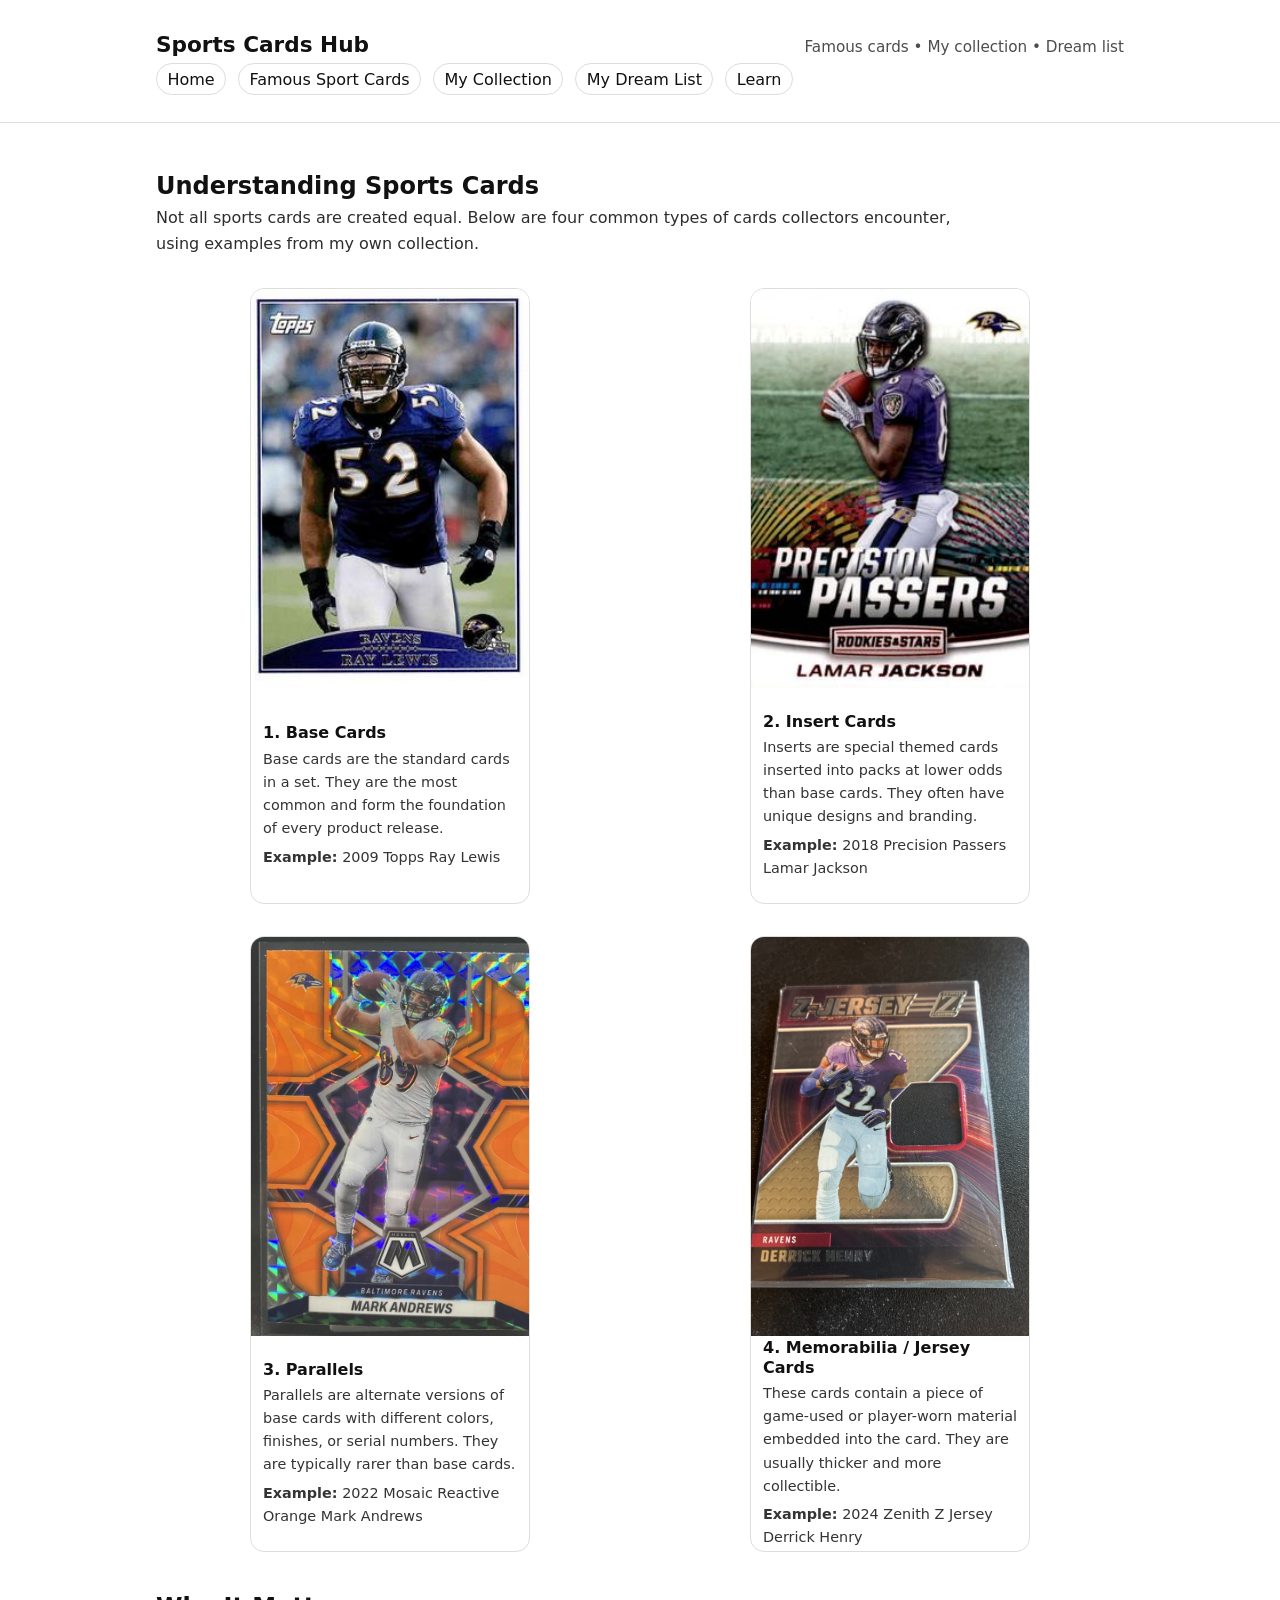
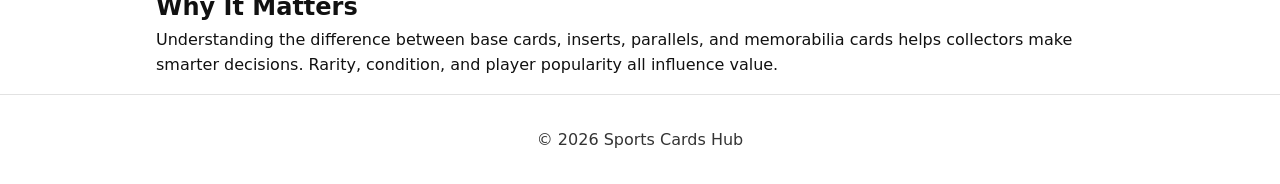
==== about.html @ ae902647 "a small update :) I've been working on it a little bit :), I made a few updates :)" ====
<!doctype html>
<html lang="en">
<head>
  <meta charset="utf-8">
  <meta name="viewport" content="width=device-width, initial-scale=1">

  <title>Learn About Sports Cards | Sports Cards Hub</title>
  <meta name="description" content="Learn the different types of sports cards including base cards, inserts, parallels, and memorabilia cards." />

  <link rel="icon" type="image/jpeg" href="images/RavensLogo.jpg">
  <link rel="stylesheet" href="styles.css">
</head>

<body>
  <header class="site-header">
    <div class="container">
      <div class="brand">
        <h1 class="site-title">Sports Cards Hub</h1>
        <p class="tagline">Famous cards • My collection • Dream list</p>
      </div>

      <nav class="main-nav" aria-label="Primary navigation">
        <ul>
          <li><a href="index.html">Home</a></li>
          <li><a href="famous-sport-cards.html">Famous Sport Cards</a></li>
          <li><a href="my-collection.html">My Collection</a></li>
          <li><a href="my-dream-list.html">My Dream List</a></li>
          <li><a href="about.html" aria-current="page">Learn</a></li>
        </ul>
      </nav>
    </div>
  </header>

  <main class="container">
    <header class="page-header">
      <h2>Understanding Sports Cards</h2>
      <p>
        Not all sports cards are created equal. Below are four common types of cards
        collectors encounter, using examples from my own collection.
      </p>
    </header>

    <section class="featured-grid">

      <!-- BASE CARD -->
      <article class="tile">
        <div class="tile-link">
          <img class="tile-img" src="images/raylewismycard.jpg" alt="Ray Lewis 2009 Topps base card">
          <div class="tile-text">
            <h3>1. Base Cards</h3>
            <p>
              Base cards are the standard cards in a set. They are the most common and
              form the foundation of every product release.
            </p>
            <p><strong>Example:</strong> 2009 Topps Ray Lewis</p>
          </div>
        </div>
      </article>

      <!-- INSERT CARD -->
      <article class="tile">
        <div class="tile-link">
          <img class="tile-img" src="images/lamarjacksonmycard.jpg" alt="Lamar Jackson Precision Passers insert">
          <div class="tile-text">
            <h3>2. Insert Cards</h3>
            <p>
              Inserts are special themed cards inserted into packs at lower odds
              than base cards. They often have unique designs and branding.
            </p>
            <p><strong>Example:</strong> 2018 Precision Passers Lamar Jackson</p>
          </div>
        </div>
      </article>

      <!-- PARALLEL -->
      <article class="tile">
        <div class="tile-link">
          <img class="tile-img" src="images/markandrews.png" alt="Mark Andrews Mosaic Reactive Orange parallel">
          <div class="tile-text">
            <h3>3. Parallels</h3>
            <p>
              Parallels are alternate versions of base cards with different colors,
              finishes, or serial numbers. They are typically rarer than base cards.
            </p>
            <p><strong>Example:</strong> 2022 Mosaic Reactive Orange Mark Andrews</p>
          </div>
        </div>
      </article>

      <!-- MEMORABILIA -->
      <article class="tile">
        <div class="tile-link">
          <img class="tile-img" src="images/derrickhenry.jpg" alt="Derrick Henry Zenith Z Jersey card">
          <div class="tile-text">
            <h3>4. Memorabilia / Jersey Cards</h3>
            <p>
              These cards contain a piece of game-used or player-worn material embedded
              into the card. They are usually thicker and more collectible.
            </p>
            <p><strong>Example:</strong> 2024 Zenith Z Jersey Derrick Henry</p>
          </div>
        </div>
      </article>

    </section>

    <section>
      <h2>Why It Matters</h2>
      <p>
        Understanding the difference between base cards, inserts, parallels,
        and memorabilia cards helps collectors make smarter decisions.
        Rarity, condition, and player popularity all influence value.
      </p>
    </section>

  </main>

  <footer class="site-footer">
    <div class="container">
      <p>© 2026 Sports Cards Hub</p>
    </div>
  </footer>
</body>
</html>
---- styles.css ----
/* Reset spacing so nothing weird happens */
* {
  box-sizing: border-box;
  margin: 0;
  padding: 0;
}

body {
  font-family: system-ui, -apple-system, Segoe UI, Roboto, Arial, sans-serif;
  line-height: 1.6;
  color: #111;
  background: #fff;
}

a { color: inherit; }

/* Keep site centered and not full width */
.container {
  max-width: 1000px;
  margin: 0 auto;
  padding: 1rem;
}

/* Top header bar */
.site-header {
  border-bottom: 1px solid #ddd;
  background: #fff;
}

/* Title + tagline layout */
.brand {
  display: flex;
  flex-wrap: wrap;
  align-items: baseline;
  justify-content: space-between;
  gap: 0.75rem;
  padding: 0.75rem 0 0.25rem 0;
}

.site-title {
  font-size: 1.35rem;
}

.tagline {
  font-size: 0.95rem;
  opacity: 0.75;
}

/* Nav buttons */
.main-nav ul {
  list-style: none;
  display: flex;
  flex-wrap: wrap;
  gap: 0.75rem;
  padding: 0 0 0.85rem 0;
}

.main-nav a {
  text-decoration: none;
  padding: 0.35rem 0.65rem;
  border: 1px solid #ddd;
  border-radius: 999px; /* makes them pill-shaped */
}

.main-nav a:hover {
  border-color: #999;
}

/* Home intro section */
.hero {
  margin: 1.75rem 0 1rem 0;
}

.hero h2 {
  font-size: 1.55rem;
  margin-bottom: 0.5rem;
}

.hero p {
  max-width: 75ch;
  opacity: 0.88;
}

/* 2 column layout for cards */
.featured-grid {
  display: grid;
  grid-template-columns: repeat(2, 1fr); /* always 2 across */
  gap: 2rem;
  justify-items: center;
  margin: 2rem 0 2.25rem 0;
}

/* Card container */
.tile {
  width: 100%;
  max-width: 280px; /* change if cards look too small/big */
  aspect-ratio: 5 / 11; /* controls card height */
  border: 1px solid #ddd;
  border-radius: 14px;
  overflow: hidden;
  background: #fff;
}

/* Split card into image (top) + text (bottom) */
.tile-link {
  display: grid;
  grid-template-rows: 65% 35%; /* adjust if text needs more space */
  height: 100%;
  text-decoration: none;
}

/* Makes all images same size */
.tile-img {
  width: 100%;
  height: 100%;
  object-fit: cover; /* change to contain if cropping looks bad */
  display: block;
}

/* Bottom text area */
.tile-text {
  padding: 0.75rem;
  display: flex;
  flex-direction: column;
  justify-content: center;
  gap: 0.35rem;
}

.tile-text h3 {
  font-size: 1rem;
  line-height: 1.2;
}

.tile-text p {
  font-size: 0.9rem;
  opacity: 0.85;
}

/* Small hover lift effect */
.tile:hover {
  border-color: #999;
  transform: translateY(-3px);
  transition: transform 150ms ease, border-color 150ms ease;
}

/* Footer line */
.site-footer {
  border-top: 1px solid #ddd;
  padding: 1rem 0;
  text-align: center;
  opacity: 0.85;
}

/* Inner page spacing */
.page-header {
  margin: 1.75rem 0 1rem 0;
}

.page-header p {
  max-width: 80ch;
  opacity: 0.88;
}

/* For famous cards list layout */
.cards-list {
  display: grid;
  gap: 1.5rem;
  margin: 1.5rem 0 2rem 0;
}

/* Wider article cards (famous page) */
.tile-wide {
  max-width: 900px;
  aspect-ratio: auto; /* let content decide height */
}

/* Layout for wide version */
.tile-link-wide {
  grid-template-rows: auto;
  grid-template-columns: 220px 1fr;
}

/* Image on wide cards */
.tile-link-wide .tile-img {
  height: 100%;
  min-height: 220px;
  object-fit: cover;
  background: #f2f2f2;
}

.value {
  margin-top: 0.75rem;
}

/* Mobile tweak */
@media (max-width: 700px) {
  .tile-link-wide {
    grid-template-columns: 1fr; /* stack image on top */
  }
  .tile-link-wide .tile-img {
    min-height: 200px;
  }
}
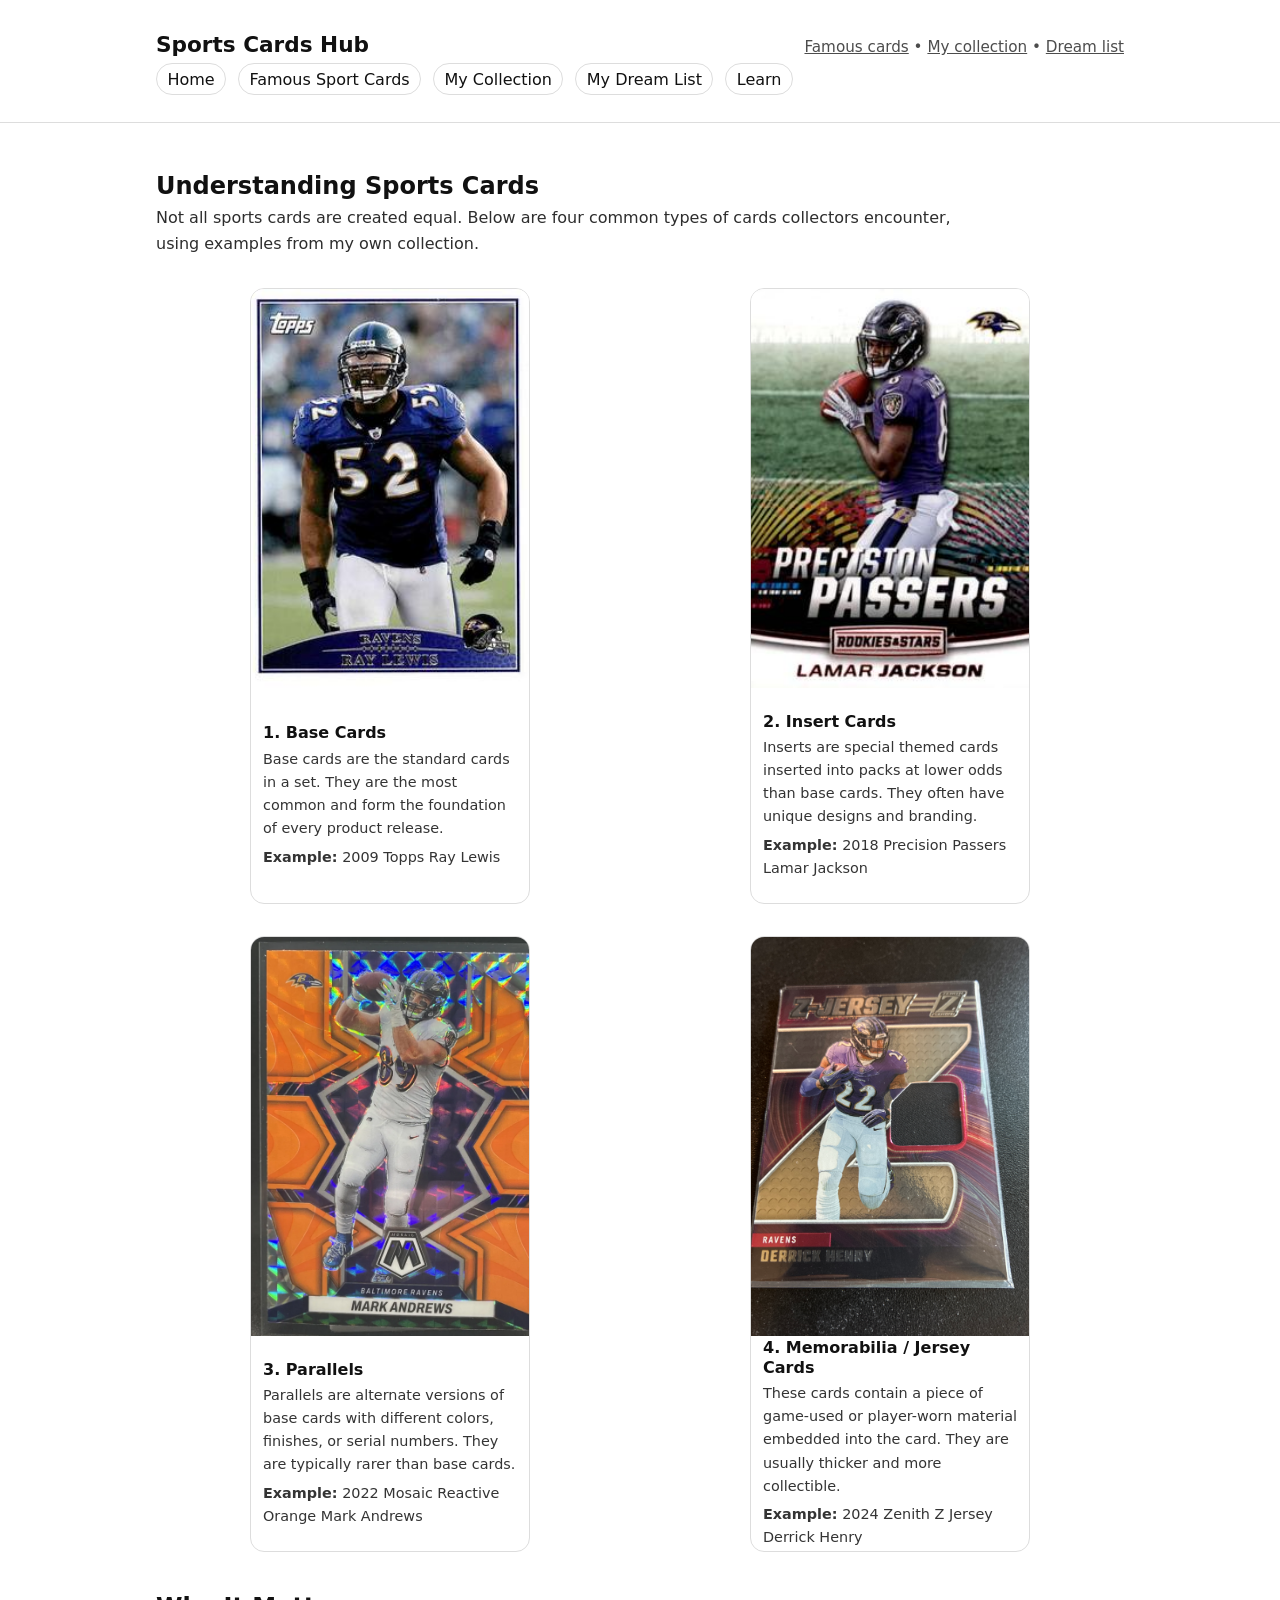
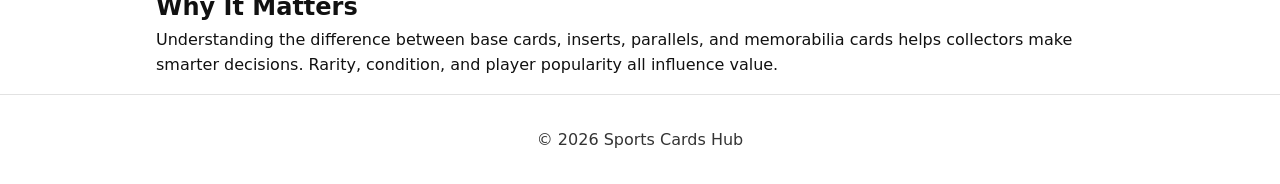
==== commit 73d665ee: "Update Updated CSS and added some more content. ALso improved links" ====
--- a/about.html
+++ b/about.html
@@ -16,7 +16,7 @@
     <div class="container">
       <div class="brand">
         <h1 class="site-title">Sports Cards Hub</h1>
-        <p class="tagline">Famous cards • My collection • Dream list</p>
+        <p class="tagline"><a href="famous-sport-cards.html">Famous cards</a> • <a href="my-collection.html">My collection</a> • <a href="my-dream-list.html">Dream list</a></p>
       </div>
 
       <nav class="main-nav" aria-label="Primary navigation">
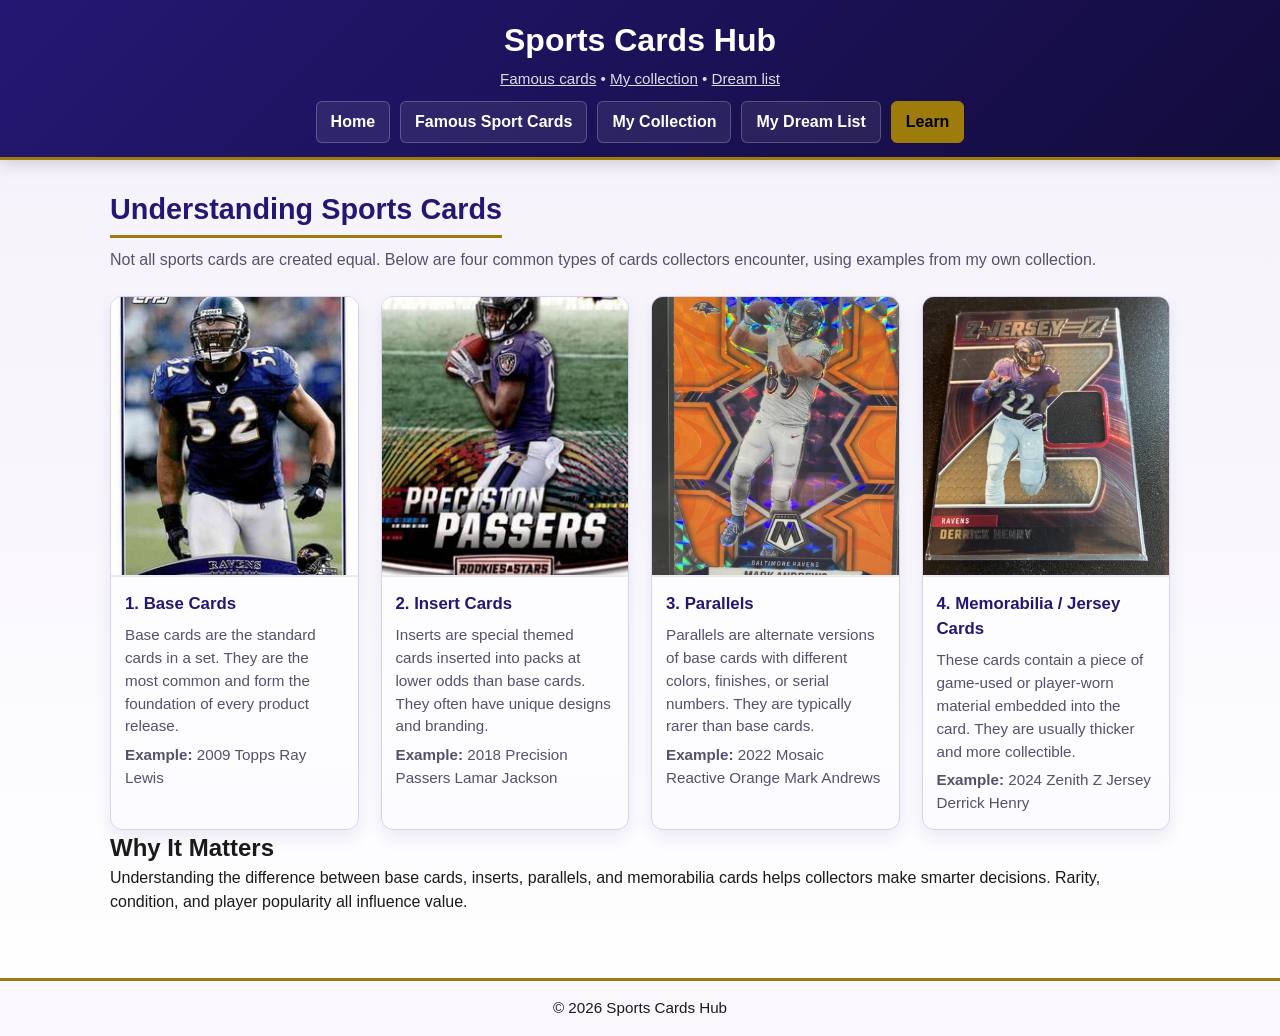
==== commit f61a43a7: "updates" ====
--- a/about.html
+++ b/about.html
@@ -40,6 +40,8 @@
       </p>
     </header>
 
+    <!-- added this page last, kinda ran out of steam by the end -->
+    <!-- not 100% happy with how the tiles look on this page but it works -->
     <section class="featured-grid">
 
       <!-- BASE CARD -->
@@ -117,7 +119,7 @@
 
   <footer class="site-footer">
     <div class="container">
-      <p>© 2026 Sports Cards Hub</p>
+      <p>&copy; 2026 Sports Cards Hub</p>
     </div>
   </footer>
 </body>
--- a/styles.css
+++ b/styles.css
@@ -1,203 +1,247 @@
-/* Reset spacing so nothing weird happens */
+/* basic reset */
 * {
   box-sizing: border-box;
   margin: 0;
   padding: 0;
 }
 
+/* ravens theme colors -- purple/gold */
+:root {
+  --ravens-purple: #241773;
+  --ravens-purple-dark: #130c3d;
+  --ravens-black: #000000;
+  --ravens-gold: #9e7c0c;
+
+  --bg-main: #f6f3fb;
+  --bg-soft: #fcfbff;
+  --text-main: #1a1a1a;
+  --text-soft: #57506a;
+  --border-soft: #d8d1ea;
+
+  --shadow-soft: 0 8px 18px rgba(36, 23, 115, 0.08);
+  --shadow-hover: 0 14px 26px rgba(36, 23, 115, 0.16);
+}
+
 body {
-  font-family: system-ui, -apple-system, Segoe UI, Roboto, Arial, sans-serif;
-  line-height: 1.6;
-  color: #111;
-  background: #fff;
-}
-
-a { color: inherit; }
-
-/* Keep site centered and not full width */
+  font-family: Arial, Helvetica, sans-serif;
+  line-height: 1.5;
+  color: var(--text-main);
+  background: linear-gradient(to bottom, #efeafb 0%, var(--bg-main) 20%, #ffffff 100%);
+}
+
+img {
+  max-width: 100%;
+  display: block;
+}
+
+a {
+  color: inherit;
+}
+
 .container {
-  max-width: 1000px;
+  max-width: 1100px;
   margin: 0 auto;
-  padding: 1rem;
-}
-
-/* Top header bar */
+  padding: 0 20px;
+}
+
+/* header */
 .site-header {
-  border-bottom: 1px solid #ddd;
-  background: #fff;
-}
-
-/* Title + tagline layout */
+  background: linear-gradient(135deg, var(--ravens-purple), var(--ravens-purple-dark));
+  color: white;
+  border-bottom: 3px solid var(--ravens-gold);
+  box-shadow: 0 4px 14px rgba(0, 0, 0, 0.15);
+}
+
 .brand {
-  display: flex;
-  flex-wrap: wrap;
-  align-items: baseline;
-  justify-content: space-between;
-  gap: 0.75rem;
-  padding: 0.75rem 0 0.25rem 0;
+  padding: 16px 0 10px;
+  text-align: center;
 }
 
 .site-title {
-  font-size: 1.35rem;
+  font-size: 2rem;
+  margin-bottom: 4px;
 }
 
 .tagline {
   font-size: 0.95rem;
-  opacity: 0.75;
-}
-
-/* Nav buttons */
+  color: rgba(255, 255, 255, 0.85);
+}
+
+/* nav */
+.main-nav {
+  padding-bottom: 14px;
+}
+
 .main-nav ul {
   list-style: none;
   display: flex;
+  justify-content: center;
   flex-wrap: wrap;
-  gap: 0.75rem;
-  padding: 0 0 0.85rem 0;
+  gap: 10px;
+}
+
+.main-nav li {
+  list-style: none;
 }
 
 .main-nav a {
+  display: inline-block;
   text-decoration: none;
-  padding: 0.35rem 0.65rem;
-  border: 1px solid #ddd;
-  border-radius: 999px; /* makes them pill-shaped */
+  color: white;
+  padding: 8px 14px;
+  border-radius: 6px;
+  border: 1px solid rgba(255, 255, 255, 0.22);
+  background: rgba(255, 255, 255, 0.08);
+  font-weight: 600;
+  transition: all 0.18s ease;
 }
 
 .main-nav a:hover {
-  border-color: #999;
-}
-
-/* Home intro section */
-.hero {
-  margin: 1.75rem 0 1rem 0;
-}
-
-.hero h2 {
-  font-size: 1.55rem;
-  margin-bottom: 0.5rem;
-}
-
-.hero p {
-  max-width: 75ch;
-  opacity: 0.88;
-}
-
-/* 2 column layout for cards */
+  background: var(--ravens-gold);
+  color: var(--ravens-black);
+  border-color: var(--ravens-gold);
+}
+
+.main-nav a[aria-current="page"] {
+  background: var(--ravens-gold);
+  color: var(--ravens-black);
+  border-color: var(--ravens-gold);
+}
+
+/* main content */
+main.container {
+  padding-top: 28px;
+  padding-bottom: 28px;
+}
+
+.hero,
+.page-header {
+  margin-bottom: 24px;
+}
+
+.hero h2,
+.page-header h2 {
+  color: var(--ravens-purple);
+  font-size: 1.8rem;
+  margin-bottom: 10px;
+  display: inline-block;
+  border-bottom: 3px solid var(--ravens-gold);
+  padding-bottom: 4px;
+}
+
+.hero p,
+.page-header p {
+  margin-bottom: 10px;
+  color: var(--text-soft);
+}
+
+/* grid layout */
 .featured-grid {
   display: grid;
-  grid-template-columns: repeat(2, 1fr); /* always 2 across */
-  gap: 2rem;
-  justify-items: center;
-  margin: 2rem 0 2.25rem 0;
-}
-
-/* Card container */
+  grid-template-columns: repeat(auto-fit, minmax(240px, 1fr));
+  gap: 22px;
+  margin-top: 20px;
+}
+
+.cards-list {
+  display: grid;
+  gap: 20px;
+  margin-top: 20px;
+}
+
+/* tiles -- tried border-radius: 0 here once, looked too boxy */
 .tile {
-  width: 100%;
-  max-width: 280px; /* change if cards look too small/big */
-  aspect-ratio: 5 / 11; /* controls card height */
-  border: 1px solid #ddd;
-  border-radius: 14px;
+  background: linear-gradient(to bottom, #ffffff, var(--bg-soft));
+  border: 1px solid var(--border-soft);
+  border-radius: 12px;
   overflow: hidden;
-  background: #fff;
-}
-
-/* Split card into image (top) + text (bottom) */
+  box-shadow: var(--shadow-soft);
+  transition: transform 0.18s ease, box-shadow 0.18s ease, border-color 0.18s ease;
+}
+
+.tile:hover {
+  transform: translateY(-4px);
+  border-color: rgba(36, 23, 115, 0.35);
+  box-shadow: var(--shadow-hover);
+}
+
 .tile-link {
-  display: grid;
-  grid-template-rows: 65% 35%; /* adjust if text needs more space */
+  display: block;
+  text-decoration: none;
   height: 100%;
-  text-decoration: none;
-}
-
-/* Makes all images same size */
+}
+
 .tile-img {
   width: 100%;
-  height: 100%;
-  object-fit: cover; /* change to contain if cropping looks bad */
-  display: block;
-}
-
-/* Bottom text area */
+  height: 280px;
+  object-fit: cover;
+  border-bottom: 2px solid rgba(36, 23, 115, 0.08);
+}
+
 .tile-text {
-  padding: 0.75rem;
-  display: flex;
-  flex-direction: column;
-  justify-content: center;
-  gap: 0.35rem;
+  padding: 14px;
 }
 
 .tile-text h3 {
-  font-size: 1rem;
-  line-height: 1.2;
+  color: var(--ravens-purple);
+  margin-bottom: 8px;
+  font-size: 1.05rem;
+  /* font-size: 1.1em; */
 }
 
 .tile-text p {
-  font-size: 0.9rem;
-  opacity: 0.85;
-}
-
-/* Small hover lift effect */
-.tile:hover {
-  border-color: #999;
-  transform: translateY(-3px);
-  transition: transform 150ms ease, border-color 150ms ease;
-}
-
-/* Footer line */
-.site-footer {
-  border-top: 1px solid #ddd;
-  padding: 1rem 0;
-  text-align: center;
-  opacity: 0.85;
-}
-
-/* Inner page spacing */
-.page-header {
-  margin: 1.75rem 0 1rem 0;
-}
-
-.page-header p {
-  max-width: 80ch;
-  opacity: 0.88;
-}
-
-/* For famous cards list layout */
-.cards-list {
+  color: var(--text-soft);
+  margin-bottom: 6px;
+  font-size: 0.95rem;
+}
+
+.tile-text p:last-child {
+  margin-bottom: 0;
+}
+
+/* wide tile layout -- only used on the famous cards page */
+.tile-wide .tile-link,
+.tile-wide .tile-link-wide {
   display: grid;
-  gap: 1.5rem;
-  margin: 1.5rem 0 2rem 0;
-}
-
-/* Wider article cards (famous page) */
-.tile-wide {
-  max-width: 900px;
-  aspect-ratio: auto; /* let content decide height */
-}
-
-/* Layout for wide version */
-.tile-link-wide {
-  grid-template-rows: auto;
   grid-template-columns: 220px 1fr;
-}
-
-/* Image on wide cards */
-.tile-link-wide .tile-img {
+  align-items: stretch;
+}
+
+.tile-link-wide .tile-img,
+.tile-wide .tile-img {
   height: 100%;
   min-height: 220px;
   object-fit: cover;
-  background: #f2f2f2;
 }
 
 .value {
-  margin-top: 0.75rem;
-}
-
-/* Mobile tweak */
+  margin-top: 10px;
+  font-weight: bold;
+  color: var(--ravens-black);
+}
+
+/* footer */
+.site-footer {
+  margin-top: 36px;
+  padding: 16px 0;
+  text-align: center;
+  background: #faf8fd;
+  border-top: 3px solid #9e7c0c;
+  font-size: 0.95rem;
+}
+
+/* responsive -- TODO: maybe add a tablet breakpoint at 900px at some point */
 @media (max-width: 700px) {
-  .tile-link-wide {
-    grid-template-columns: 1fr; /* stack image on top */
+  .site-title {
+    font-size: 1.7rem;
   }
-  .tile-link-wide .tile-img {
-    min-height: 200px;
+
+  .tile-img {
+    height: 240px;
+  }
+
+  .tile-wide .tile-link,
+  .tile-wide .tile-link-wide {
+    grid-template-columns: 1fr;
   }
 }
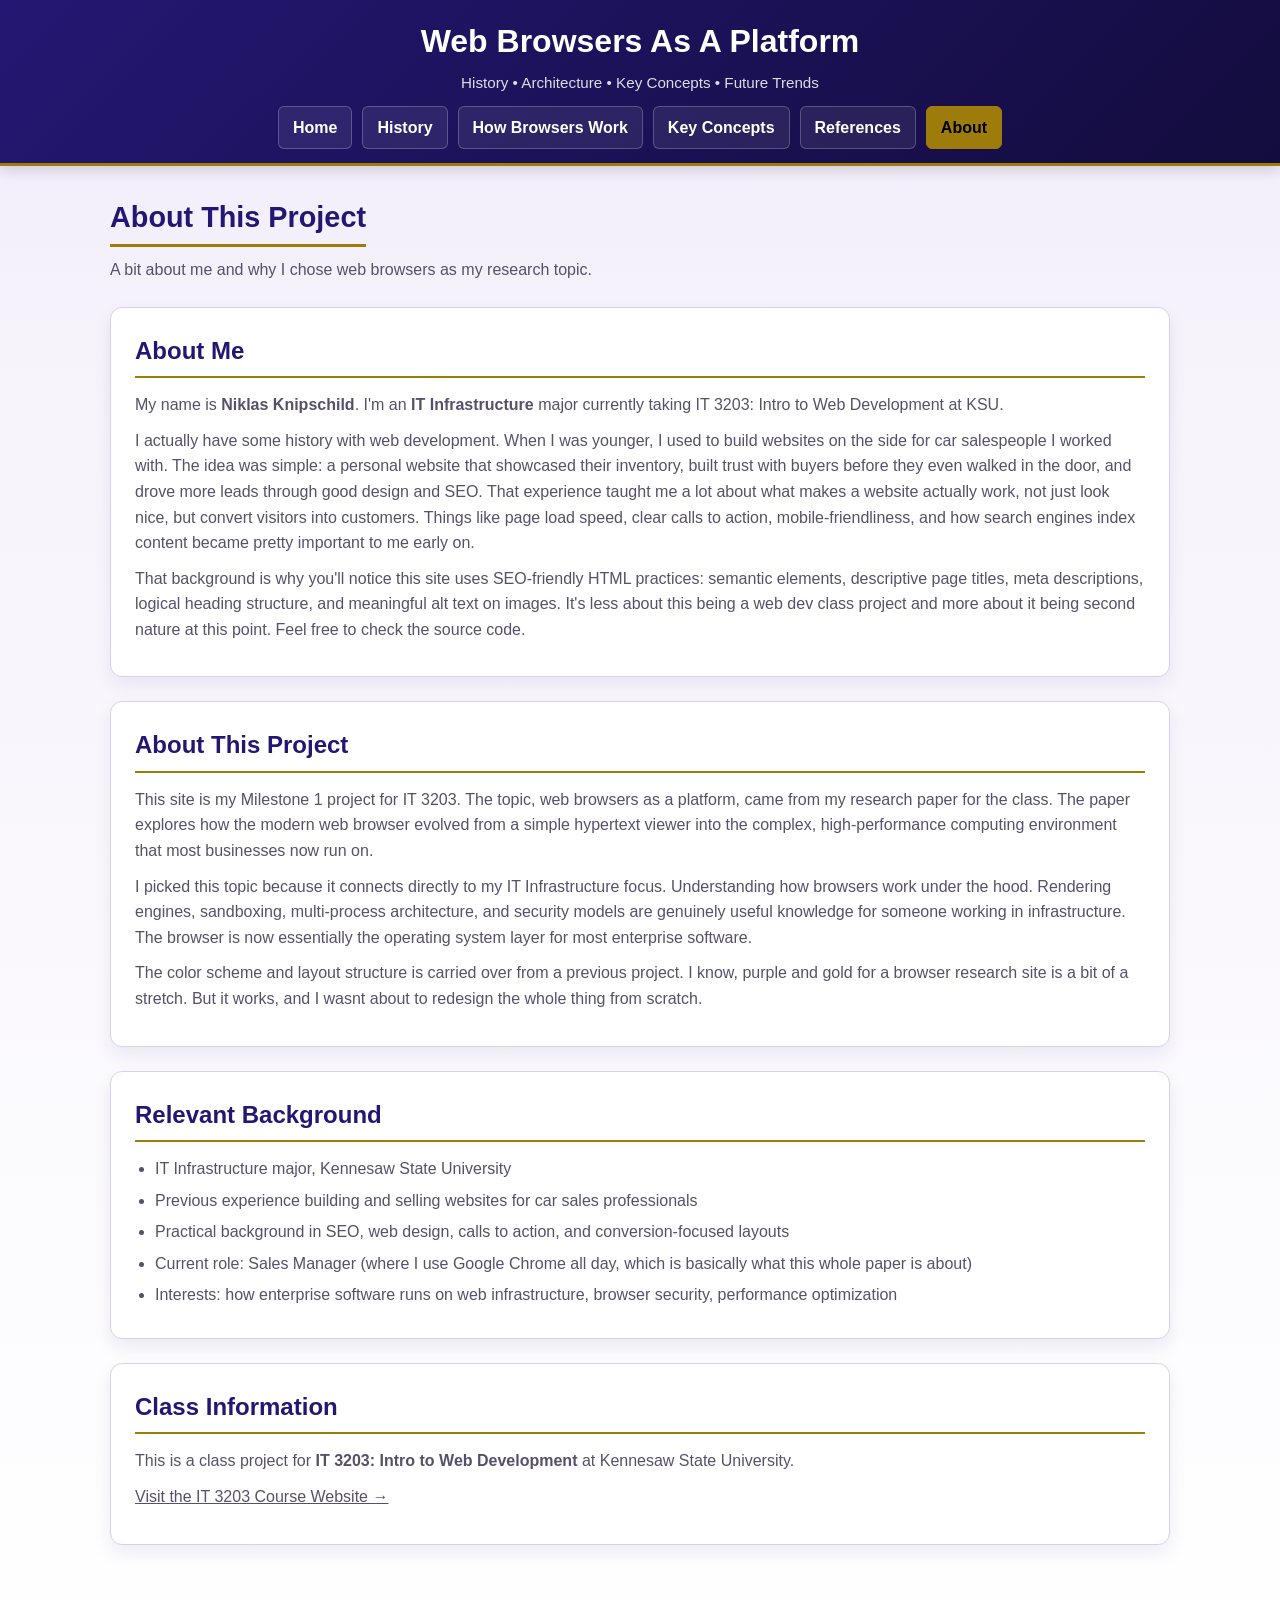
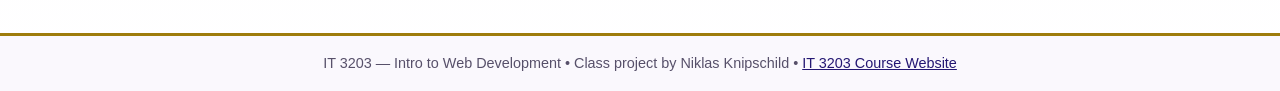
==== commit f7c38322: "content change" ====
--- a/about.html
+++ b/about.html
@@ -4,10 +4,10 @@
   <meta charset="utf-8">
   <meta name="viewport" content="width=device-width, initial-scale=1">
 
-  <title>Learn About Sports Cards | Sports Cards Hub</title>
-  <meta name="description" content="Learn the different types of sports cards including base cards, inserts, parallels, and memorabilia cards." />
+  <!-- about pages dont need heavy SEO optimization but still good to have a decent title -->
+  <title>About | Web Browsers As A Platform</title>
+  <meta name="description" content="About Niklas Knipschild, IT Infrastructure student at KSU and this IT 3203 class project on web browsers as a platform.">
 
-  <link rel="icon" type="image/jpeg" href="images/RavensLogo.jpg">
   <link rel="stylesheet" href="styles.css">
 </head>
 
@@ -15,17 +15,18 @@
   <header class="site-header">
     <div class="container">
       <div class="brand">
-        <h1 class="site-title">Sports Cards Hub</h1>
-        <p class="tagline"><a href="famous-sport-cards.html">Famous cards</a> • <a href="my-collection.html">My collection</a> • <a href="my-dream-list.html">Dream list</a></p>
+        <h1 class="site-title">Web Browsers As A Platform</h1>
+        <p class="tagline">History &bull; Architecture &bull; Key Concepts &bull; Future Trends</p>
       </div>
 
       <nav class="main-nav" aria-label="Primary navigation">
         <ul>
           <li><a href="index.html">Home</a></li>
-          <li><a href="famous-sport-cards.html">Famous Sport Cards</a></li>
-          <li><a href="my-collection.html">My Collection</a></li>
-          <li><a href="my-dream-list.html">My Dream List</a></li>
-          <li><a href="about.html" aria-current="page">Learn</a></li>
+          <li><a href="history.html">History</a></li>
+          <li><a href="how-browsers-work.html">How Browsers Work</a></li>
+          <li><a href="key-concepts.html">Key Concepts</a></li>
+          <li><a href="references.html">References</a></li>
+          <li><a href="about.html" aria-current="page">About</a></li>
         </ul>
       </nav>
     </div>
@@ -33,94 +34,88 @@
 
   <main class="container">
     <header class="page-header">
-      <h2>Understanding Sports Cards</h2>
-      <p>
-        Not all sports cards are created equal. Below are four common types of cards
-        collectors encounter, using examples from my own collection.
-      </p>
+      <h2>About This Project</h2>
+      <p>A bit about me and why I chose web browsers as my research topic.</p>
     </header>
 
-    <!-- added this page last, kinda ran out of steam by the end -->
-    <!-- not 100% happy with how the tiles look on this page but it works -->
-    <section class="featured-grid">
+    <!-- about me card -->
+    <div class="about-card">
+      <h2>About Me</h2>
+      <p>
+        My name is <strong>Niklas Knipschild</strong>. I'm an <strong>IT Infrastructure</strong> major
+        currently taking IT 3203: Intro to Web Development at KSU.
+      </p>
+      <p>
+        I actually have some history with web development. When I was younger, I used to build websites on the
+        side for car salespeople I worked with. The idea was simple: a personal website that showcased their
+        inventory, built trust with buyers before they even walked in the door, and drove more leads through
+        good design and SEO. That experience taught me a lot about what makes a website actually work,
+        not just look nice, but convert visitors into customers. Things like page load speed, clear calls to
+        action, mobile-friendliness, and how search engines index content became pretty important to me early on.
+      </p>
+      <p>
+        That background is why you'll notice this site uses SEO-friendly HTML practices: semantic elements,
+        descriptive page titles, meta descriptions, logical heading structure, and meaningful alt text on images.
+        It's less about this being a web dev class project and more about it being second nature at this point.
+        Feel free to check the source code.
+      </p>
+    </div>
 
-      <!-- BASE CARD -->
-      <article class="tile">
-        <div class="tile-link">
-          <img class="tile-img" src="images/raylewismycard.jpg" alt="Ray Lewis 2009 Topps base card">
-          <div class="tile-text">
-            <h3>1. Base Cards</h3>
-            <p>
-              Base cards are the standard cards in a set. They are the most common and
-              form the foundation of every product release.
-            </p>
-            <p><strong>Example:</strong> 2009 Topps Ray Lewis</p>
-          </div>
-        </div>
-      </article>
+    <!-- about the project card -->
+    <div class="about-card">
+      <h2>About This Project</h2>
+      <p>
+        This site is my Milestone 1 project for IT 3203. The topic, web browsers as a platform, came from
+        my research paper for the class. The paper explores how the modern web browser evolved from a simple
+        hypertext viewer into the complex, high-performance computing environment that most businesses now
+        run on.
+      </p>
+      <p>
+        I picked this topic because it connects directly to my IT Infrastructure focus. Understanding how
+        browsers work under the hood. Rendering engines, sandboxing, multi-process architecture, and security
+        models are genuinely useful knowledge for someone working in infrastructure. The browser is now
+        essentially the operating system layer for most enterprise software.
+      </p>
+      <p>
+        The color scheme and layout structure is carried over from a previous project. I know, purple and
+        gold for a browser research site is a bit of a stretch. But it works, and I wasnt about to redesign
+        the whole thing from scratch.
+      </p>
+    </div>
 
-      <!-- INSERT CARD -->
-      <article class="tile">
-        <div class="tile-link">
-          <img class="tile-img" src="images/lamarjacksonmycard.jpg" alt="Lamar Jackson Precision Passers insert">
-          <div class="tile-text">
-            <h3>2. Insert Cards</h3>
-            <p>
-              Inserts are special themed cards inserted into packs at lower odds
-              than base cards. They often have unique designs and branding.
-            </p>
-            <p><strong>Example:</strong> 2018 Precision Passers Lamar Jackson</p>
-          </div>
-        </div>
-      </article>
+    <!-- skills / experience summary -- mini resume style -->
+    <div class="about-card">
+      <h2>Relevant Background</h2>
+      <ul>
+        <li>IT Infrastructure major, Kennesaw State University</li>
+        <li>Previous experience building and selling websites for car sales professionals</li>
+        <li>Practical background in SEO, web design, calls to action, and conversion-focused layouts</li>
+        <li>Current role: Sales Manager (where I use Google Chrome all day, which is basically what this whole paper is about)</li>
+        <li>Interests: how enterprise software runs on web infrastructure, browser security, performance optimization</li>
+      </ul>
+    </div>
 
-      <!-- PARALLEL -->
-      <article class="tile">
-        <div class="tile-link">
-          <img class="tile-img" src="images/markandrews.png" alt="Mark Andrews Mosaic Reactive Orange parallel">
-          <div class="tile-text">
-            <h3>3. Parallels</h3>
-            <p>
-              Parallels are alternate versions of base cards with different colors,
-              finishes, or serial numbers. They are typically rarer than base cards.
-            </p>
-            <p><strong>Example:</strong> 2022 Mosaic Reactive Orange Mark Andrews</p>
-          </div>
-        </div>
-      </article>
-
-      <!-- MEMORABILIA -->
-      <article class="tile">
-        <div class="tile-link">
-          <img class="tile-img" src="images/derrickhenry.jpg" alt="Derrick Henry Zenith Z Jersey card">
-          <div class="tile-text">
-            <h3>4. Memorabilia / Jersey Cards</h3>
-            <p>
-              These cards contain a piece of game-used or player-worn material embedded
-              into the card. They are usually thicker and more collectible.
-            </p>
-            <p><strong>Example:</strong> 2024 Zenith Z Jersey Derrick Henry</p>
-          </div>
-        </div>
-      </article>
-
-    </section>
-
-    <section>
-      <h2>Why It Matters</h2>
+    <!-- project / class note as required by assignment -->
+    <div class="about-card">
+      <h2>Class Information</h2>
       <p>
-        Understanding the difference between base cards, inserts, parallels,
-        and memorabilia cards helps collectors make smarter decisions.
-        Rarity, condition, and player popularity all influence value.
+        This is a class project for <strong>IT 3203: Intro to Web Development</strong> at
+        Kennesaw State University.
       </p>
-    </section>
+      <p>
+        <a href="https://ksuweb.github.io/IT3203/" target="_blank">Visit the IT 3203 Course Website &rarr;</a>
+      </p>
+    </div>
 
   </main>
 
   <footer class="site-footer">
     <div class="container">
-      <p>&copy; 2026 Sports Cards Hub</p>
+      <p>IT 3203 &mdash; Intro to Web Development &bull; Class project by Niklas Knipschild &bull;
+        <a href="https://ksuweb.github.io/IT3203/" target="_blank">IT 3203 Course Website</a>
+      </p>
     </div>
   </footer>
+
 </body>
-</html>+</html>
--- a/styles.css
+++ b/styles.css
@@ -1,11 +1,11 @@
-/* basic reset */
+/* basc reset -- always do this first or everything looks wierd */
 * {
   box-sizing: border-box;
   margin: 0;
   padding: 0;
 }
 
-/* ravens theme colors -- purple/gold */
+/* ravens colors -- purple and gold, keeping this from my old site */
 :root {
   --ravens-purple: #241773;
   --ravens-purple-dark: #130c3d;
@@ -24,7 +24,7 @@
 
 body {
   font-family: Arial, Helvetica, sans-serif;
-  line-height: 1.5;
+  line-height: 1.6;
   color: var(--text-main);
   background: linear-gradient(to bottom, #efeafb 0%, var(--bg-main) 20%, #ffffff 100%);
 }
@@ -34,6 +34,7 @@
   display: block;
 }
 
+/* default link color inherits so nav styles dont get overriden */
 a {
   color: inherit;
 }
@@ -44,7 +45,9 @@
   padding: 0 20px;
 }
 
-/* header */
+/* =====================
+   HEADER
+   ===================== */
 .site-header {
   background: linear-gradient(135deg, var(--ravens-purple), var(--ravens-purple-dark));
   color: white;
@@ -57,6 +60,7 @@
   text-align: center;
 }
 
+/* h1 here is the site title, not page content -- good for SEO */
 .site-title {
   font-size: 2rem;
   margin-bottom: 4px;
@@ -67,7 +71,9 @@
   color: rgba(255, 255, 255, 0.85);
 }
 
-/* nav */
+/* =====================
+   NAV
+   ===================== */
 .main-nav {
   padding-bottom: 14px;
 }
@@ -96,19 +102,23 @@
   transition: all 0.18s ease;
 }
 
+/* hover effect on nav links -- required by assignment */
 .main-nav a:hover {
   background: var(--ravens-gold);
   color: var(--ravens-black);
   border-color: var(--ravens-gold);
 }
 
+/* shows which page ur on -- aria-current=page targets this */
 .main-nav a[aria-current="page"] {
   background: var(--ravens-gold);
   color: var(--ravens-black);
   border-color: var(--ravens-gold);
 }
 
-/* main content */
+/* =====================
+   MAIN CONTENT AREA
+   ===================== */
 main.container {
   padding-top: 28px;
   padding-bottom: 28px;
@@ -119,6 +129,7 @@
   margin-bottom: 24px;
 }
 
+/* underline effect on section headings */
 .hero h2,
 .page-header h2 {
   color: var(--ravens-purple);
@@ -135,21 +146,26 @@
   color: var(--text-soft);
 }
 
-/* grid layout */
+/* =====================
+   GRID LAYOUT -- using CSS grid per assignment req
+   ===================== */
 .featured-grid {
   display: grid;
-  grid-template-columns: repeat(auto-fit, minmax(240px, 1fr));
+  grid-template-columns: repeat(auto-fit, minmax(400px, 1fr));
   gap: 22px;
   margin-top: 20px;
 }
 
-.cards-list {
+/* single column list layout used on some pages */
+.content-list {
   display: grid;
   gap: 20px;
   margin-top: 20px;
 }
 
-/* tiles -- tried border-radius: 0 here once, looked too boxy */
+/* =====================
+   TILES / CARDS
+   ===================== */
 .tile {
   background: linear-gradient(to bottom, #ffffff, var(--bg-soft));
   border: 1px solid var(--border-soft);
@@ -159,6 +175,7 @@
   transition: transform 0.18s ease, box-shadow 0.18s ease, border-color 0.18s ease;
 }
 
+/* hover effect on tiles */
 .tile:hover {
   transform: translateY(-4px);
   border-color: rgba(36, 23, 115, 0.35);
@@ -173,8 +190,9 @@
 
 .tile-img {
   width: 100%;
-  height: 280px;
+  height: 200px;
   object-fit: cover;
+  object-position: left center;
   border-bottom: 2px solid rgba(36, 23, 115, 0.08);
 }
 
@@ -182,11 +200,11 @@
   padding: 14px;
 }
 
+/* using element selector here -- one of the 3 required selector types */
 .tile-text h3 {
   color: var(--ravens-purple);
   margin-bottom: 8px;
   font-size: 1.05rem;
-  /* font-size: 1.1em; */
 }
 
 .tile-text p {
@@ -199,49 +217,242 @@
   margin-bottom: 0;
 }
 
-/* wide tile layout -- only used on the famous cards page */
+/* =====================
+   WIDE TILE -- used on content pages for side-by-side layout
+   ===================== */
 .tile-wide .tile-link,
 .tile-wide .tile-link-wide {
   display: grid;
-  grid-template-columns: 220px 1fr;
+  grid-template-columns: 200px 1fr;
   align-items: stretch;
 }
 
 .tile-link-wide .tile-img,
 .tile-wide .tile-img {
   height: 100%;
-  min-height: 220px;
+  min-height: 180px;
   object-fit: cover;
 }
 
-.value {
-  margin-top: 10px;
-  font-weight: bold;
-  color: var(--ravens-black);
-}
-
-/* footer */
+/* =====================
+   CONTENT SECTIONS -- for the text heavy pages
+   ===================== */
+.content-section {
+  margin-bottom: 32px;
+}
+
+/* class selector -- another required selector type */
+.content-section h2 {
+  color: var(--ravens-purple);
+  font-size: 1.5rem;
+  border-bottom: 2px solid var(--ravens-gold);
+  padding-bottom: 6px;
+  margin-bottom: 14px;
+}
+
+.content-section h3 {
+  color: var(--ravens-purple-dark);
+  font-size: 1.15rem;
+  margin: 16px 0 8px;
+}
+
+.content-section p {
+  color: var(--text-soft);
+  margin-bottom: 12px;
+}
+
+/* lists inside content sections */
+.content-section ul,
+.content-section ol {
+  margin-left: 22px;
+  margin-bottom: 14px;
+  color: var(--text-soft);
+}
+
+.content-section li {
+  margin-bottom: 6px;
+}
+
+/* =====================
+   TABLE STYLES -- required by the assignment
+   ===================== */
+.styled-table {
+  width: 100%;
+  border-collapse: collapse;
+  margin: 20px 0;
+  font-size: 0.95rem;
+  box-shadow: var(--shadow-soft);
+  border-radius: 8px;
+  overflow: hidden;
+}
+
+/* ID selector -- the third required selector type */
+#browser-comparison th {
+  background: var(--ravens-purple);
+  color: white;
+  padding: 12px 16px;
+  text-align: left;
+  font-weight: 600;
+}
+
+.styled-table td {
+  padding: 10px 16px;
+  border-bottom: 1px solid var(--border-soft);
+  color: var(--text-soft);
+}
+
+/* alternating row colors for readability */
+.styled-table tr:nth-child(even) {
+  background: var(--bg-soft);
+}
+
+.styled-table tr:hover {
+  background: #ede8f7;
+}
+
+/* =====================
+   KEY CONCEPTS CARDS
+   ===================== */
+.concept-card {
+  background: white;
+  border: 1px solid var(--border-soft);
+  border-left: 4px solid var(--ravens-purple);
+  border-radius: 8px;
+  padding: 18px 20px;
+  margin-bottom: 18px;
+  box-shadow: var(--shadow-soft);
+}
+
+.concept-card h3 {
+  color: var(--ravens-purple);
+  margin-bottom: 8px;
+  font-size: 1.1rem;
+}
+
+.concept-card p {
+  color: var(--text-soft);
+  font-size: 0.95rem;
+}
+
+/* =====================
+   REFERENCES PAGE
+   ===================== */
+.ref-section {
+  margin-bottom: 30px;
+}
+
+.ref-section h2 {
+  color: var(--ravens-purple);
+  font-size: 1.4rem;
+  border-bottom: 2px solid var(--ravens-gold);
+  padding-bottom: 6px;
+  margin-bottom: 14px;
+}
+
+.ref-item {
+  background: white;
+  border: 1px solid var(--border-soft);
+  border-radius: 8px;
+  padding: 14px 18px;
+  margin-bottom: 12px;
+  box-shadow: var(--shadow-soft);
+}
+
+.ref-item p {
+  color: var(--text-soft);
+  font-size: 0.93rem;
+  margin-bottom: 4px;
+}
+
+.ref-item a {
+  color: var(--ravens-purple);
+  text-decoration: underline;
+  font-size: 0.9rem;
+}
+
+.ref-item a:hover {
+  color: var(--ravens-gold);
+}
+
+/* =====================
+   ABOUT PAGE
+   ===================== */
+.about-card {
+  background: white;
+  border: 1px solid var(--border-soft);
+  border-radius: 12px;
+  padding: 24px;
+  margin-bottom: 24px;
+  box-shadow: var(--shadow-soft);
+}
+
+.about-card h2 {
+  color: var(--ravens-purple);
+  font-size: 1.5rem;
+  border-bottom: 2px solid var(--ravens-gold);
+  padding-bottom: 6px;
+  margin-bottom: 14px;
+}
+
+.about-card p {
+  color: var(--text-soft);
+  margin-bottom: 10px;
+}
+
+.about-card ul {
+  margin-left: 20px;
+  color: var(--text-soft);
+}
+
+.about-card li {
+  margin-bottom: 6px;
+}
+
+/* =====================
+   FOOTER
+   ===================== */
 .site-footer {
   margin-top: 36px;
   padding: 16px 0;
   text-align: center;
   background: #faf8fd;
-  border-top: 3px solid #9e7c0c;
-  font-size: 0.95rem;
-}
-
-/* responsive -- TODO: maybe add a tablet breakpoint at 900px at some point */
+  border-top: 3px solid var(--ravens-gold);
+  font-size: 0.9rem;
+  color: var(--text-soft);
+}
+
+.site-footer a {
+  color: var(--ravens-purple);
+  text-decoration: underline;
+}
+
+.site-footer a:hover {
+  color: var(--ravens-gold);
+}
+
+/* =====================
+   RESPONSIVE -- mobile breakpoint
+   ===================== */
 @media (max-width: 700px) {
   .site-title {
-    font-size: 1.7rem;
+    font-size: 1.6rem;
   }
 
   .tile-img {
-    height: 240px;
+    height: 200px;
   }
 
+  .featured-grid {
+    grid-template-columns: 1fr;
+  }
+
+  /* stack wide tiles on mobile */
   .tile-wide .tile-link,
   .tile-wide .tile-link-wide {
     grid-template-columns: 1fr;
   }
-}+
+  .styled-table {
+    font-size: 0.85rem;
+  }
+}
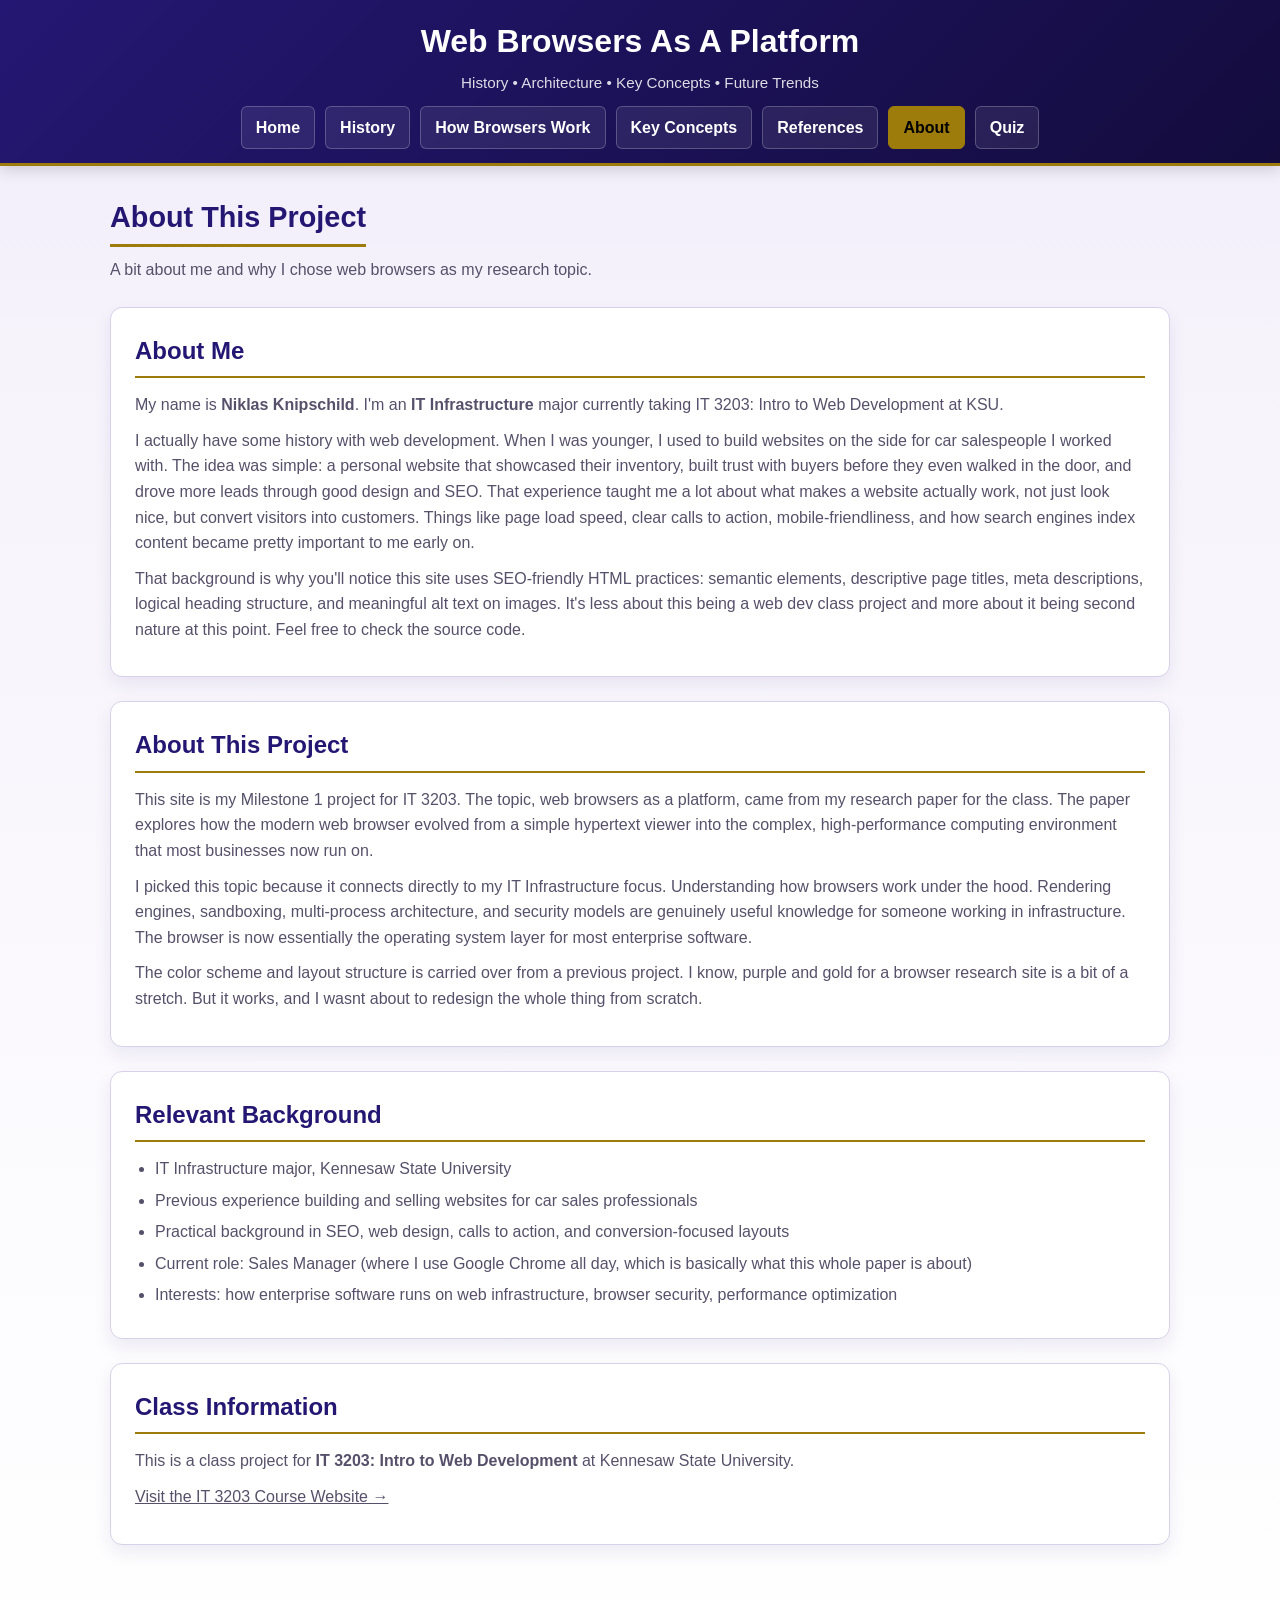
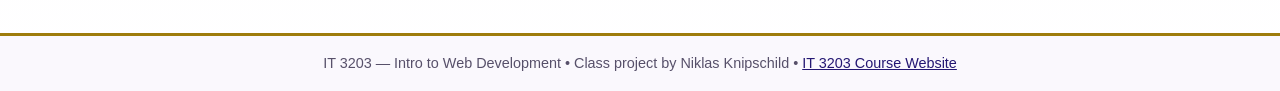
==== commit 4032a6c4: "quiz update" ====
--- a/about.html
+++ b/about.html
@@ -27,6 +27,7 @@
           <li><a href="key-concepts.html">Key Concepts</a></li>
           <li><a href="references.html">References</a></li>
           <li><a href="about.html" aria-current="page">About</a></li>
+          <li><a href="quiz.html">Quiz</a></li>
         </ul>
       </nav>
     </div>
--- a/styles.css
+++ b/styles.css
@@ -151,7 +151,7 @@
    ===================== */
 .featured-grid {
   display: grid;
-  grid-template-columns: repeat(auto-fit, minmax(400px, 1fr));
+  grid-template-columns: repeat(auto-fit, minmax(220px, 1fr));
   gap: 22px;
   margin-top: 20px;
 }
@@ -431,6 +431,268 @@
 }
 
 /* =====================
+   KEY TERMS LIST -- spacing fix so it doesnt look cramped
+   ===================== */
+.key-terms-list {
+  margin-left: 22px;
+  color: var(--text-soft);
+}
+
+/* each term gets its own breathing room */
+.key-terms-list li {
+  padding: 10px 0;
+  border-bottom: 1px solid var(--border-soft);
+  line-height: 1.5;
+}
+
+.key-terms-list li:last-child {
+  border-bottom: none;
+}
+
+/* =====================
+   QUIZ PAGE STYLES -- keeping it consistent with the rest of the site
+   ===================== */
+
+/* each question gets its own card -- same style as the concept cards */
+.quiz-form {
+  margin-top: 10px;
+}
+
+.quiz-question {
+  background: white;
+  border: 1px solid var(--border-soft);
+  border-left: 4px solid var(--ravens-purple);
+  border-radius: 8px;
+  padding: 20px 22px;
+  margin-bottom: 20px;
+  box-shadow: var(--shadow-soft);
+}
+
+.question-num {
+  color: var(--ravens-purple);
+  font-weight: 700;
+}
+
+.question-text {
+  font-size: 1rem;
+  color: var(--text-main);
+  margin-bottom: 14px;
+  line-height: 1.5;
+}
+
+/* fill in the blank input -- match the purple theme */
+.fitb-wrap {
+  margin-top: 8px;
+}
+
+.fitb-input {
+  padding: 9px 13px;
+  border: 2px solid var(--border-soft);
+  border-radius: 6px;
+  font-size: 1rem;
+  width: 260px;
+  color: var(--text-main);
+  transition: border-color 0.18s ease;
+}
+
+.fitb-input:focus {
+  outline: none;
+  border-color: var(--ravens-purple);
+}
+
+/* radio and checkbox answer list -- no default list styling */
+.choice-list {
+  list-style: none;
+  margin: 0;
+  padding: 0;
+  display: flex;
+  flex-direction: column;
+  gap: 10px;
+}
+
+/* each label is the whole clickable row -- easier to click */
+.choice-label {
+  display: flex;
+  align-items: center;
+  gap: 10px;
+  cursor: pointer;
+  color: var(--text-soft);
+  padding: 8px 12px;
+  border-radius: 6px;
+  border: 1px solid transparent;
+  transition: background 0.14s ease, border-color 0.14s ease;
+}
+
+.choice-label:hover {
+  background: var(--bg-main);
+  border-color: var(--border-soft);
+}
+
+/* make the radio and checkbox a little bigger so they're easier to see */
+.choice-label input[type="radio"],
+.choice-label input[type="checkbox"] {
+  width: 17px;
+  height: 17px;
+  accent-color: var(--ravens-purple);
+  flex-shrink: 0;
+  cursor: pointer;
+}
+
+/* submit and retake buttons */
+.quiz-actions {
+  margin-top: 24px;
+  display: flex;
+  gap: 14px;
+}
+
+.quiz-btn {
+  padding: 11px 28px;
+  border: none;
+  border-radius: 7px;
+  font-size: 1rem;
+  font-weight: 700;
+  cursor: pointer;
+  transition: background 0.18s ease, transform 0.12s ease;
+}
+
+.quiz-btn:active {
+  transform: scale(0.97);
+}
+
+.quiz-btn-submit {
+  background: var(--ravens-purple);
+  color: white;
+}
+
+.quiz-btn-submit:hover {
+  background: var(--ravens-purple-dark);
+}
+
+.quiz-btn-retake {
+  background: var(--ravens-gold);
+  color: white;
+}
+
+.quiz-btn-retake:hover {
+  background: #7c6209;
+}
+
+/* results section -- hidden by default, JS shows it after submit */
+.quiz-results {
+  display: none;
+  margin-top: 10px;
+}
+
+/* score summary box at the top -- green for pass, red for fail */
+.result-score {
+  display: flex;
+  flex-direction: column;
+  align-items: flex-start;
+  gap: 6px;
+  padding: 22px 26px;
+  border-radius: 10px;
+  margin-bottom: 24px;
+  border-left: 6px solid;
+}
+
+/* green for pass */
+.result-pass {
+  background: #edfaf2;
+  border-color: #27ae60;
+}
+
+/* red for fail */
+.result-fail {
+  background: #fdecea;
+  border-color: #e74c3c;
+}
+
+.result-verdict {
+  font-size: 1.6rem;
+  font-weight: 700;
+}
+
+.result-pass .result-verdict {
+  color: #1e8449;
+}
+
+.result-fail .result-verdict {
+  color: #c0392b;
+}
+
+.result-num {
+  font-size: 1.1rem;
+  font-weight: 600;
+  color: var(--text-main);
+}
+
+.result-msg {
+  color: var(--text-soft);
+  font-size: 0.95rem;
+}
+
+/* per-question feedback heading */
+.breakdown-heading {
+  color: var(--ravens-purple);
+  font-size: 1.2rem;
+  margin-bottom: 14px;
+  border-bottom: 2px solid var(--ravens-gold);
+  padding-bottom: 6px;
+}
+
+/* each feedback row -- green for right, red for wrong */
+.feedback-item {
+  display: flex;
+  align-items: flex-start;
+  gap: 12px;
+  padding: 13px 16px;
+  border-radius: 8px;
+  margin-bottom: 10px;
+  border: 1px solid;
+}
+
+/* green for correct */
+.feedback-correct {
+  background: #edfaf2;
+  border-color: #a9dfbf;
+}
+
+/* red for wrong -- makes it obvious */
+.feedback-wrong {
+  background: #fdecea;
+  border-color: #f5c6cb;
+}
+
+.feedback-icon {
+  font-size: 1.2rem;
+  font-weight: 700;
+  flex-shrink: 0;
+  margin-top: 1px;
+}
+
+.feedback-correct .feedback-icon {
+  color: #1e8449;
+}
+
+.feedback-wrong .feedback-icon {
+  color: #c0392b;
+}
+
+.feedback-text {
+  display: flex;
+  flex-direction: column;
+  gap: 4px;
+  font-size: 0.95rem;
+  color: var(--text-main);
+}
+
+/* shows the right answer under wrong ones */
+.correct-answer {
+  color: #1e8449;
+  font-size: 0.9rem;
+}
+
+/* =====================
    RESPONSIVE -- mobile breakpoint
    ===================== */
 @media (max-width: 700px) {
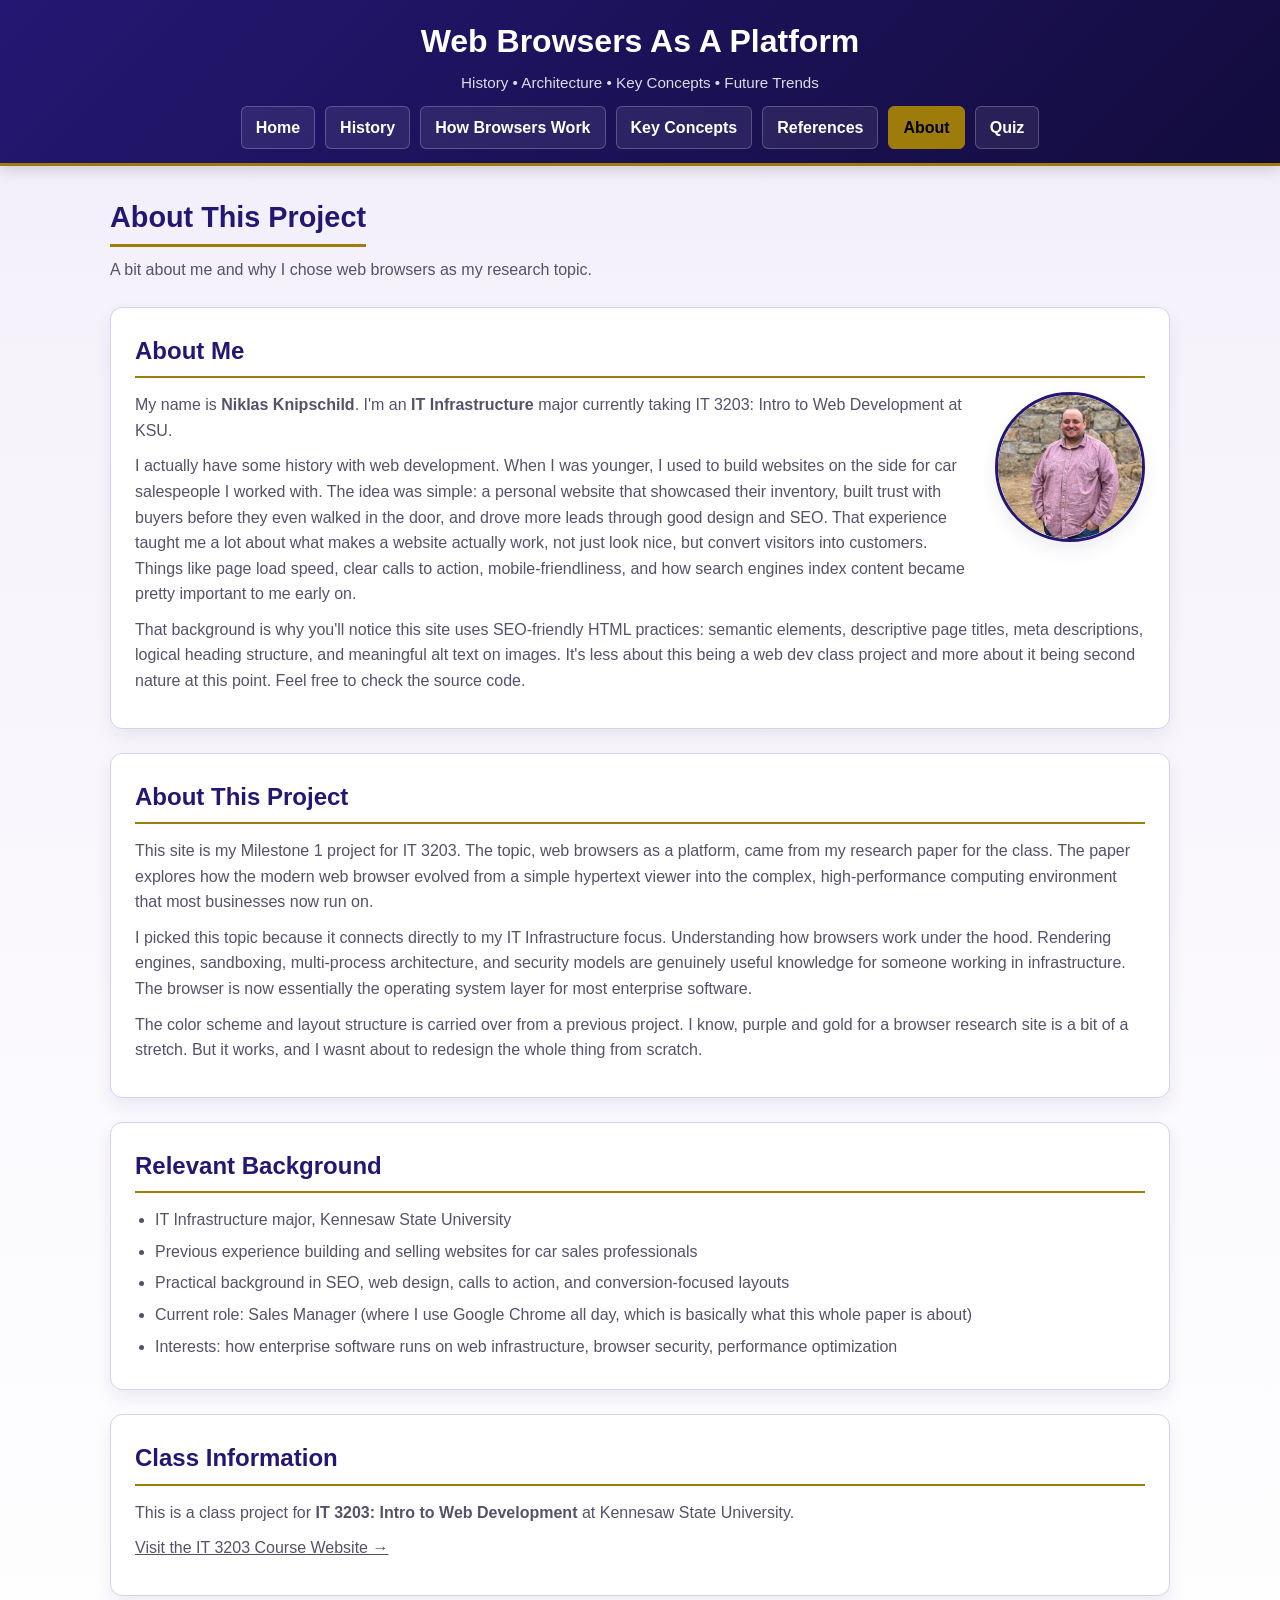
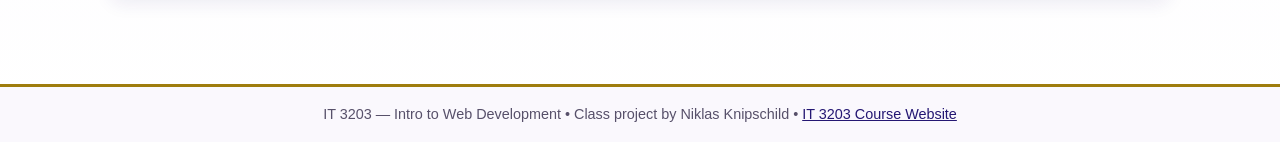
==== commit 5ff35e7a: "Pic/Mobile Friendly Pic/Mobile friendly" ====
--- a/about.html
+++ b/about.html
@@ -42,6 +42,8 @@
     <!-- about me card -->
     <div class="about-card">
       <h2>About Me</h2>
+      <!-- photo floats right -- sits next to the intro paragraph -->
+      <img src="images/Nik.jpg" alt="Niklas Knipschild, IT Infrastructure student at KSU" class="about-photo">
       <p>
         My name is <strong>Niklas Knipschild</strong>. I'm an <strong>IT Infrastructure</strong> major
         currently taking IT 3203: Intro to Web Development at KSU.
--- a/styles.css
+++ b/styles.css
@@ -693,7 +693,60 @@
 }
 
 /* =====================
+<<<<<<< Updated upstream
    RESPONSIVE -- mobile breakpoint
+=======
+   ABOUT PAGE PHOTO -- floated right so it sits next to the intro text
+   ===================== */
+.about-photo {
+  float: right;
+  width: 150px;
+  height: 150px;
+  object-fit: cover;
+  border-radius: 50%;
+  margin: 0 0 14px 20px;
+  border: 3px solid var(--ravens-purple);
+  box-shadow: var(--shadow-soft);
+}
+
+/* clearfix so the float doesnt mess up the next card below */
+.about-card::after {
+  content: "";
+  display: table;
+  clear: both;
+}
+
+/* =====================
+   RESPONIVE -- tablet breakpoint around 768px
+   ===================== */
+@media (max-width: 768px) {
+  /* a little more padding on nav so its easier to tap on a tablet */
+  .main-nav a {
+    padding: 9px 12px;
+  }
+
+  /* narrow the wide tile image column a bit on tablet */
+  .tile-wide .tile-link,
+  .tile-wide .tile-link-wide {
+    grid-template-columns: 150px 1fr;
+  }
+
+  /* headings dont need to be as big on tablet */
+  .hero h2,
+  .page-header h2 {
+    font-size: 1.5rem;
+  }
+
+  /* smaller photo on tablet -- still floated tho */
+  .about-photo {
+    width: 120px;
+    height: 120px;
+  }
+}
+
+/* =====================
+   RESPONSIVE -- mobile breakpoint 700px (original one)
+>>>>>>> Stashed changes
    ===================== */
 @media (max-width: 700px) {
   .site-title {
@@ -708,13 +761,86 @@
     grid-template-columns: 1fr;
   }
 
-  /* stack wide tiles on mobile */
+  /* stack wide tiles on mobil */
   .tile-wide .tile-link,
   .tile-wide .tile-link-wide {
     grid-template-columns: 1fr;
   }
 
+  /* tables need to scroll sideways or they break the whole layout on small screens */
   .styled-table {
+    display: block;
+    overflow-x: auto;
+    -webkit-overflow-scrolling: touch;
     font-size: 0.85rem;
   }
 }
+
+/* =====================
+   RESPONSIVE -- small phones 480px -- tightest layout
+   ===================== */
+@media (max-width: 480px) {
+  .site-title {
+    font-size: 1.25rem;
+  }
+
+  /* nav stacks vertically on small phones -- way less cramped */
+  .main-nav ul {
+    flex-direction: column;
+    align-items: stretch;
+    gap: 5px;
+  }
+
+  .main-nav a {
+    text-align: center;
+    padding: 10px;
+    font-size: 0.9rem;
+  }
+
+  /* headings get smaller on phones */
+  .hero h2,
+  .page-header h2 {
+    font-size: 1.15rem;
+  }
+
+  /* fill in blank input goes full width on phone -- easier to type in */
+  .fitb-input {
+    width: 100%;
+    max-width: 100%;
+    padding: 12px;
+    font-size: 1rem;
+  }
+
+  /* choice labels need bigger tap area on touch screens */
+  .choice-label {
+    padding: 12px 14px;
+    font-size: 0.95rem;
+  }
+
+  /* radio/checkbox a bit bigger for fingers */
+  .choice-label input[type="radio"],
+  .choice-label input[type="checkbox"] {
+    width: 20px;
+    height: 20px;
+  }
+
+  /* quiz buttons go full width on phone */
+  .quiz-btn {
+    width: 100%;
+    padding: 14px;
+    font-size: 1rem;
+  }
+
+  .quiz-actions {
+    flex-direction: column;
+  }
+
+  /* photo stops floating on tiny screens -- just stacks on top instead */
+  .about-photo {
+    float: none;
+    display: block;
+    margin: 0 auto 16px;
+    width: 110px;
+    height: 110px;
+  }
+}
